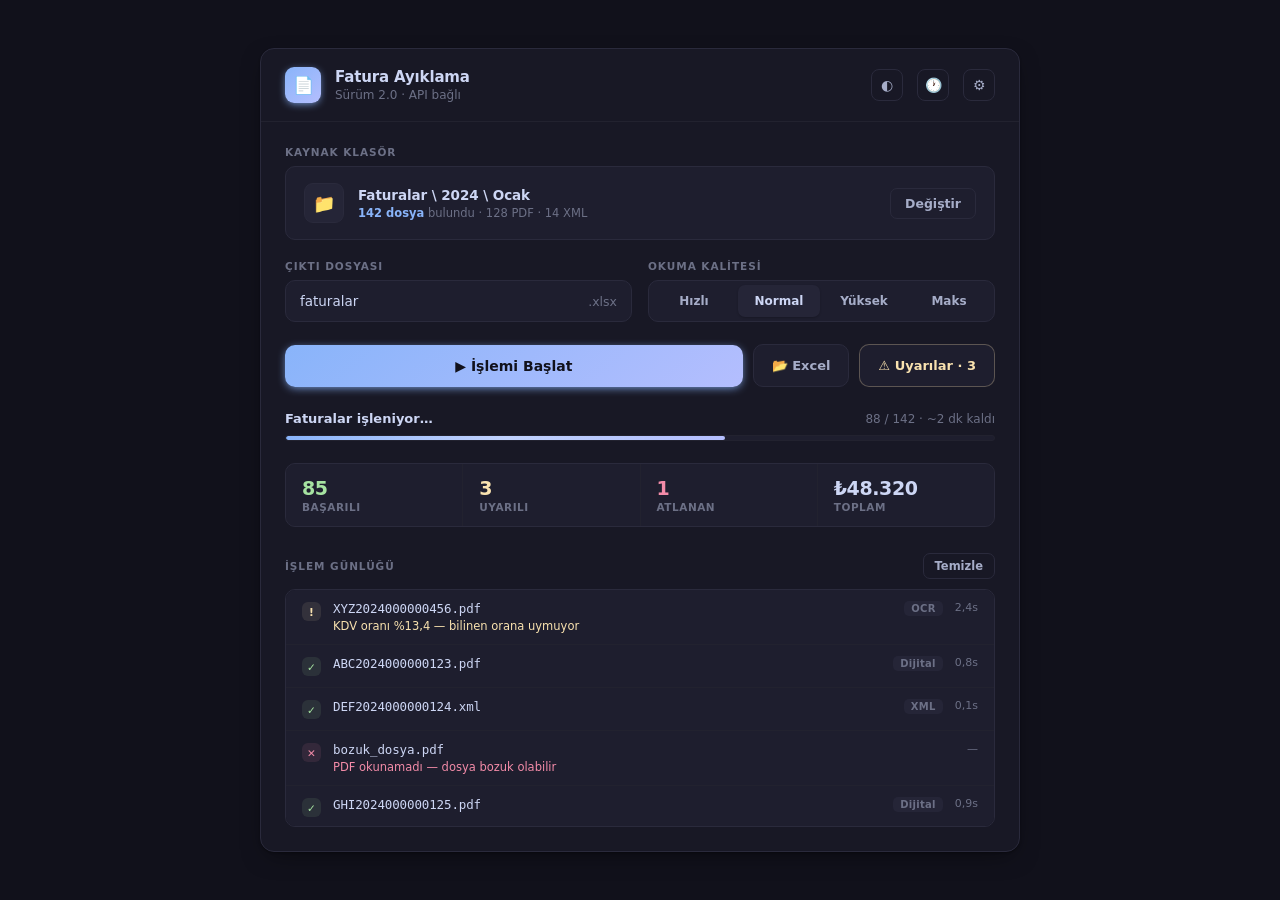
==== docs/mockup/a-webview.html @ b34c0840 "docs: arayuz yenilemesi icin mockup'lar (pywebview vs tkinter) - a-webview.html: HTML/CSS tavani, ko" ====
<!DOCTYPE html>
<html lang="tr" data-tema="dark">
<head>
<meta charset="utf-8">
<title>Mockup A — pywebview (HTML/CSS)</title>
<style>
/* ═══ TASARIM SİSTEMİ ═══════════════════════════════════════════
   8px ızgara · tek vurgu rengi · Catppuccin tabanlı
   ═══════════════════════════════════════════════════════════════ */
:root {
  --bg:#11111b; --panel:#181825; --card:#1e1e2e; --raised:#252537;
  --line:#2a2a3c; --line-soft:#22222f;
  --tx:#cdd6f4; --sub:#a6adc8; --dim:#6c7086;
  --accent:#89b4fa; --accent-2:#b4befe; --on-accent:#11111b;
  --ok:#a6e3a1; --warn:#f9e2af; --err:#f38ba8;
  --ok-bg:rgba(166,227,161,.10); --warn-bg:rgba(249,226,175,.10); --err-bg:rgba(243,139,168,.10);
  --r:10px; --r-lg:14px;
  --shadow:0 1px 2px rgba(0,0,0,.3), 0 8px 24px -8px rgba(0,0,0,.5);
}
html[data-tema="light"] {
  /* Beyaz zemin = nefes alanı · gri kart = içine bir şey konan oyuk */
  --bg:#e4e7ee; --panel:#ffffff; --card:#f3f5f9; --raised:#e9ecf3;
  --line:#dde1e9; --line-soft:#edf0f5;
  --tx:#4c4f69; --sub:#6c6f85; --dim:#9ca0b0;
  --accent:#1e66f5; --accent-2:#7287fd; --on-accent:#ffffff;
  --ok:#40a02b; --warn:#df8e1d; --err:#d20f39;
  --ok-bg:rgba(64,160,43,.10); --warn-bg:rgba(223,142,29,.12); --err-bg:rgba(210,15,57,.09);
  --shadow:0 1px 2px rgba(0,0,0,.05), 0 8px 24px -10px rgba(0,0,0,.18);
}
*{box-sizing:border-box;margin:0;padding:0}
body{
  font-family:"Segoe UI Variable Display","Segoe UI",system-ui,sans-serif;
  background:var(--bg); color:var(--tx);
  display:flex; align-items:center; justify-content:center;
  min-height:100vh; padding:32px 16px;
  -webkit-font-smoothing:antialiased;
}
.app{
  width:760px; background:var(--panel);
  border:1px solid var(--line); border-radius:var(--r-lg);
  box-shadow:var(--shadow); overflow:hidden;
}

/* ═══ BAŞLIK ═══ */
.top{
  display:flex; align-items:center; gap:14px;
  padding:18px 24px; border-bottom:1px solid var(--line-soft);
}
.logo{
  width:36px;height:36px;border-radius:9px; flex-shrink:0;
  background:linear-gradient(140deg,var(--accent),var(--accent-2));
  display:grid;place-items:center; font-size:17px;
  box-shadow:0 2px 8px -2px var(--accent);
}
.top h1{font-size:15px;font-weight:600;letter-spacing:-.01em;line-height:1.3}
.top .sub{font-size:12px;color:var(--dim);margin-top:1px}
.top .sp{flex:1}
.ico-btn{
  width:32px;height:32px;border:1px solid var(--line);border-radius:8px;
  background:transparent;color:var(--sub);cursor:pointer;font-size:14px;
  display:grid;place-items:center;transition:.15s;
}
.ico-btn:hover{background:var(--raised);color:var(--tx);border-color:var(--accent)}

/* ═══ GÖVDE ═══ */
.body{padding:24px}
.lbl{
  font-size:10.5px;font-weight:650;letter-spacing:.09em;text-transform:uppercase;
  color:var(--dim); margin-bottom:8px; display:block;
}

/* Klasör kartı */
.drop{
  display:flex;align-items:center;gap:14px;
  background:var(--card);border:1px solid var(--line);border-radius:var(--r);
  padding:16px 18px; cursor:pointer; transition:.18s;
}
.drop:hover{border-color:var(--accent);background:var(--raised)}
.drop .ic{
  width:40px;height:40px;border-radius:9px;background:var(--raised);
  display:grid;place-items:center;font-size:18px;flex-shrink:0;
  border:1px solid var(--line);
}
.drop .path{font-size:13.5px;font-weight:550;letter-spacing:-.005em}
.drop .meta{font-size:11.5px;color:var(--dim);margin-top:3px}
.drop .meta b{color:var(--accent);font-weight:600}
.btn-ghost{
  border:1px solid var(--line);background:transparent;color:var(--sub);
  padding:7px 14px;border-radius:7px;font-size:12.5px;font-weight:550;
  cursor:pointer;transition:.15s;font-family:inherit;
}
.btn-ghost:hover{background:var(--raised);color:var(--tx);border-color:var(--accent)}

/* Ayar satırı */
.row2{display:grid;grid-template-columns:1fr 1fr;gap:16px;margin-top:20px}
.field{
  display:flex;align-items:center;background:var(--card);
  border:1px solid var(--line);border-radius:var(--r);
  padding:0 4px 0 14px;height:42px;transition:.15s;
}
.field:focus-within{border-color:var(--accent);box-shadow:0 0 0 3px rgba(137,180,250,.10)}
.field input{
  flex:1;background:none;border:0;outline:0;color:var(--tx);
  font-size:13.5px;font-family:inherit;height:100%;
}
.field .suffix{font-size:12.5px;color:var(--dim);padding-right:10px}
.seg{display:flex;gap:3px;background:var(--card);border:1px solid var(--line);
     border-radius:var(--r);padding:4px;height:42px}
.seg button{
  flex:1;border:0;background:none;color:var(--sub);border-radius:7px;
  font-size:12px;font-weight:550;cursor:pointer;font-family:inherit;transition:.15s;
}
.seg button:hover{color:var(--tx)}
.seg button.on{background:var(--raised);color:var(--tx);box-shadow:0 1px 2px rgba(0,0,0,.2)}

/* Eylem */
.actions{display:flex;gap:10px;align-items:center;margin-top:22px}
.btn-primary{
  flex:1;border:0;border-radius:var(--r);cursor:pointer;font-family:inherit;
  background:linear-gradient(140deg,var(--accent),var(--accent-2));
  color:var(--on-accent);font-size:14px;font-weight:650;padding:13px;
  box-shadow:0 2px 10px -2px var(--accent); transition:.15s;
  display:flex;align-items:center;justify-content:center;gap:9px;
}
.btn-primary:hover{filter:brightness(1.08);transform:translateY(-1px)}
.btn-primary:active{transform:translateY(0)}
.btn-sec{
  border:1px solid var(--line);background:var(--card);color:var(--sub);
  padding:13px 18px;border-radius:var(--r);font-size:13px;font-weight:550;
  cursor:pointer;font-family:inherit;transition:.15s;
}
.btn-sec:hover{background:var(--raised);color:var(--tx);border-color:var(--accent)}
.btn-sec.warn{color:var(--warn);border-color:rgba(249,226,175,.28)}
.btn-sec.warn:hover{background:var(--warn-bg);border-color:var(--warn)}

/* İlerleme */
.prog-wrap{margin-top:24px}
.prog-head{display:flex;justify-content:space-between;align-items:baseline;margin-bottom:9px}
.prog-head .t{font-size:13px;font-weight:600}
.prog-head .r{font-size:12px;color:var(--dim);font-variant-numeric:tabular-nums}
.track{height:6px;background:var(--card);border-radius:99px;overflow:hidden;
       border:1px solid var(--line-soft)}
.fill{
  height:100%;width:62%;border-radius:99px;
  background:linear-gradient(90deg,var(--accent),var(--accent-2));
  position:relative;overflow:hidden;
}
.fill::after{
  content:"";position:absolute;inset:0;
  background:linear-gradient(90deg,transparent,rgba(255,255,255,.35),transparent);
  animation:shine 1.6s infinite;
}
@keyframes shine{from{transform:translateX(-100%)}to{transform:translateX(100%)}}

/* İstatistik şeridi */
.stats{display:grid;grid-template-columns:repeat(4,1fr);gap:1px;
       background:var(--line-soft);border:1px solid var(--line);
       border-radius:var(--r);overflow:hidden;margin-top:22px}
.stat{background:var(--card);padding:13px 16px}
.stat .n{font-size:19px;font-weight:650;letter-spacing:-.02em;font-variant-numeric:tabular-nums}
.stat .l{font-size:10.5px;color:var(--dim);margin-top:2px;
         letter-spacing:.05em;text-transform:uppercase;font-weight:600}
.stat.ok .n{color:var(--ok)} .stat.warn .n{color:var(--warn)} .stat.err .n{color:var(--err)}

/* Günlük */
.log-head{display:flex;align-items:center;justify-content:space-between;
          margin:26px 0 10px}
.feed{
  background:var(--card);border:1px solid var(--line);border-radius:var(--r);
  max-height:238px;overflow-y:auto;
}
.feed::-webkit-scrollbar{width:10px}
.feed::-webkit-scrollbar-thumb{background:var(--line);border-radius:99px;
  border:3px solid var(--card)}
.item{display:flex;gap:12px;align-items:flex-start;padding:11px 16px;
      border-bottom:1px solid var(--line-soft);font-size:13px}
.item:last-child{border-bottom:0}
.item .dot{
  width:19px;height:19px;border-radius:6px;flex-shrink:0;margin-top:1px;
  display:grid;place-items:center;font-size:10.5px;font-weight:700;
}
.item.ok .dot{background:var(--ok-bg);color:var(--ok)}
.item.warn .dot{background:var(--warn-bg);color:var(--warn)}
.item.err .dot{background:var(--err-bg);color:var(--err)}
.item .nm{font-family:"Cascadia Mono",Consolas,monospace;font-size:12.5px;
          letter-spacing:-.01em}
.item .note{font-size:11.5px;margin-top:3px}
.item.warn .note{color:var(--warn)} .item.err .note{color:var(--err)}
.item .grow{flex:1;min-width:0}
.tag{font-size:10px;font-weight:650;padding:2px 7px;border-radius:5px;
     background:var(--raised);color:var(--dim);letter-spacing:.03em;flex-shrink:0}
.time{font-size:11px;color:var(--dim);font-variant-numeric:tabular-nums;flex-shrink:0}
</style>
</head>
<body>
<div class="app">

  <div class="top">
    <div class="logo">📄</div>
    <div>
      <h1>Fatura Ayıklama</h1>
      <div class="sub">Sürüm 2.0 · API bağlı</div>
    </div>
    <div class="sp"></div>
    <button class="ico-btn" onclick="tema()" title="Tema">◐</button>
    <button class="ico-btn" title="Geçmiş">🕐</button>
    <button class="ico-btn" title="Ayarlar">⚙</button>
  </div>

  <div class="body">

    <span class="lbl">Kaynak klasör</span>
    <div class="drop">
      <div class="ic">📁</div>
      <div class="grow" style="flex:1">
        <div class="path">Faturalar \ 2024 \ Ocak</div>
        <div class="meta"><b>142 dosya</b> bulundu · 128 PDF · 14 XML</div>
      </div>
      <button class="btn-ghost">Değiştir</button>
    </div>

    <div class="row2">
      <div>
        <span class="lbl">Çıktı dosyası</span>
        <div class="field">
          <input value="faturalar" spellcheck="false">
          <span class="suffix">.xlsx</span>
        </div>
      </div>
      <div>
        <span class="lbl">Okuma kalitesi</span>
        <div class="seg">
          <button>Hızlı</button>
          <button class="on">Normal</button>
          <button>Yüksek</button>
          <button>Maks</button>
        </div>
      </div>
    </div>

    <div class="actions">
      <button class="btn-primary">▶ İşlemi Başlat</button>
      <button class="btn-sec">📂 Excel</button>
      <button class="btn-sec warn">⚠ Uyarılar · 3</button>
    </div>

    <div class="prog-wrap">
      <div class="prog-head">
        <span class="t">Faturalar işleniyor…</span>
        <span class="r">88 / 142 · ~2 dk kaldı</span>
      </div>
      <div class="track"><div class="fill"></div></div>
    </div>

    <div class="stats">
      <div class="stat ok"><div class="n">85</div><div class="l">Başarılı</div></div>
      <div class="stat warn"><div class="n">3</div><div class="l">Uyarılı</div></div>
      <div class="stat err"><div class="n">1</div><div class="l">Atlanan</div></div>
      <div class="stat"><div class="n">₺48.320</div><div class="l">Toplam</div></div>
    </div>

    <div class="log-head">
      <span class="lbl" style="margin:0">İşlem günlüğü</span>
      <button class="btn-ghost" style="padding:5px 11px;font-size:11.5px">Temizle</button>
    </div>
    <div class="feed">
      <div class="item warn">
        <div class="dot">!</div>
        <div class="grow">
          <div class="nm">XYZ2024000000456.pdf</div>
          <div class="note">KDV oranı %13,4 — bilinen orana uymuyor</div>
        </div>
        <span class="tag">OCR</span><span class="time">2,4s</span>
      </div>
      <div class="item ok">
        <div class="dot">✓</div>
        <div class="grow"><div class="nm">ABC2024000000123.pdf</div></div>
        <span class="tag">Dijital</span><span class="time">0,8s</span>
      </div>
      <div class="item ok">
        <div class="dot">✓</div>
        <div class="grow"><div class="nm">DEF2024000000124.xml</div></div>
        <span class="tag">XML</span><span class="time">0,1s</span>
      </div>
      <div class="item err">
        <div class="dot">✕</div>
        <div class="grow">
          <div class="nm">bozuk_dosya.pdf</div>
          <div class="note">PDF okunamadı — dosya bozuk olabilir</div>
        </div>
        <span class="time">—</span>
      </div>
      <div class="item ok">
        <div class="dot">✓</div>
        <div class="grow"><div class="nm">GHI2024000000125.pdf</div></div>
        <span class="tag">Dijital</span><span class="time">0,9s</span>
      </div>
    </div>

  </div>
</div>

<script>
function tema(){
  const h=document.documentElement;
  h.dataset.tema = h.dataset.tema==='dark' ? 'light' : 'dark';
}
</script>
</body>
</html>
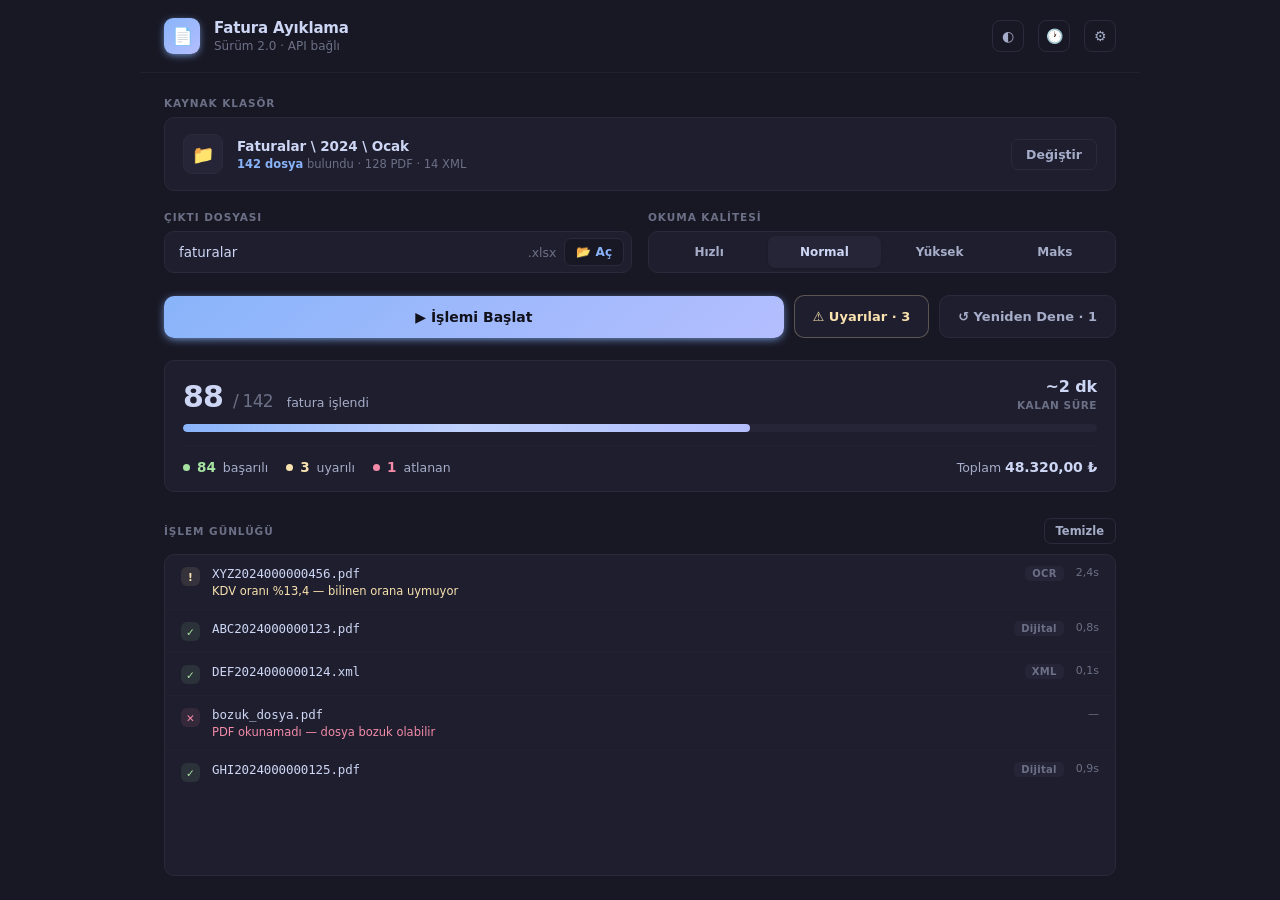
==== commit 42cc1041: "docs: arayuz mockup'lari nihai hale getirildi - Gozden gecirme ekrani (a2-review): 3 sutun, alan-ici" ====
--- a/docs/mockup/a-webview.html
+++ b/docs/mockup/a-webview.html
@@ -1,44 +1,26 @@
 <!DOCTYPE html>
-<html lang="tr" data-tema="dark">
+<html lang="tr" data-tema="mocha">
 <head>
 <meta charset="utf-8">
-<title>Mockup A — pywebview (HTML/CSS)</title>
+<title>Mockup A — pywebview (boyutlandırılabilir)</title>
+<link rel="stylesheet" href="tema.css">
 <style>
 /* ═══ TASARIM SİSTEMİ ═══════════════════════════════════════════
-   8px ızgara · tek vurgu rengi · Catppuccin tabanlı
+   8px ızgara · tek vurgu rengi · renkler tema.css'ten gelir
    ═══════════════════════════════════════════════════════════════ */
-:root {
-  --bg:#11111b; --panel:#181825; --card:#1e1e2e; --raised:#252537;
-  --line:#2a2a3c; --line-soft:#22222f;
-  --tx:#cdd6f4; --sub:#a6adc8; --dim:#6c7086;
-  --accent:#89b4fa; --accent-2:#b4befe; --on-accent:#11111b;
-  --ok:#a6e3a1; --warn:#f9e2af; --err:#f38ba8;
-  --ok-bg:rgba(166,227,161,.10); --warn-bg:rgba(249,226,175,.10); --err-bg:rgba(243,139,168,.10);
-  --r:10px; --r-lg:14px;
-  --shadow:0 1px 2px rgba(0,0,0,.3), 0 8px 24px -8px rgba(0,0,0,.5);
-}
-html[data-tema="light"] {
-  /* Beyaz zemin = nefes alanı · gri kart = içine bir şey konan oyuk */
-  --bg:#e4e7ee; --panel:#ffffff; --card:#f3f5f9; --raised:#e9ecf3;
-  --line:#dde1e9; --line-soft:#edf0f5;
-  --tx:#4c4f69; --sub:#6c6f85; --dim:#9ca0b0;
-  --accent:#1e66f5; --accent-2:#7287fd; --on-accent:#ffffff;
-  --ok:#40a02b; --warn:#df8e1d; --err:#d20f39;
-  --ok-bg:rgba(64,160,43,.10); --warn-bg:rgba(223,142,29,.12); --err-bg:rgba(210,15,57,.09);
-  --shadow:0 1px 2px rgba(0,0,0,.05), 0 8px 24px -10px rgba(0,0,0,.18);
-}
+:root{--r:10px;--r-lg:14px}
 *{box-sizing:border-box;margin:0;padding:0}
+html,body{height:100%}
 body{
   font-family:"Segoe UI Variable Display","Segoe UI",system-ui,sans-serif;
-  background:var(--bg); color:var(--tx);
-  display:flex; align-items:center; justify-content:center;
-  min-height:100vh; padding:32px 16px;
-  -webkit-font-smoothing:antialiased;
-}
+  background:var(--panel); color:var(--tx);
+  -webkit-font-smoothing:antialiased; overflow-y:auto;
+}
+/* Pencere = viewport; içerik ortalanır ama okunabilir genişlikte kalır.
+   Form 1500px'e yayılırsa okumak zorlaşır, o yüzden üst sınır var. */
 .app{
-  width:760px; background:var(--panel);
-  border:1px solid var(--line); border-radius:var(--r-lg);
-  box-shadow:var(--shadow); overflow:hidden;
+  width:100%; max-width:1000px; margin:0 auto; min-height:100%;
+  background:var(--panel); display:flex; flex-direction:column;
 }
 
 /* ═══ BAŞLIK ═══ */
@@ -62,8 +44,10 @@
 }
 .ico-btn:hover{background:var(--raised);color:var(--tx);border-color:var(--accent)}
 
-/* ═══ GÖVDE ═══ */
-.body{padding:24px}
+/* ═══ GÖVDE ═══
+   Dikey esneme: fazla yüksekliği günlük emer, üstteki ayarlar sabit kalır. */
+.body{padding:24px;flex:1;display:flex;flex-direction:column;min-height:0}
+.body>*:not(.feed){flex-shrink:0}   /* ayarlar ezilmesin, sadece günlük esnesin */
 .lbl{
   font-size:10.5px;font-weight:650;letter-spacing:.09em;text-transform:uppercase;
   color:var(--dim); margin-bottom:8px; display:block;
@@ -92,7 +76,9 @@
 .btn-ghost:hover{background:var(--raised);color:var(--tx);border-color:var(--accent)}
 
 /* Ayar satırı */
-.row2{display:grid;grid-template-columns:1fr 1fr;gap:16px;margin-top:20px}
+/* Esnek ızgaralar: pencere daralınca kendiliğinden alt alta iner */
+.row2{display:grid;grid-template-columns:repeat(auto-fit,minmax(250px,1fr));
+      gap:16px;margin-top:20px}
 .field{
   display:flex;align-items:center;background:var(--card);
   border:1px solid var(--line);border-radius:var(--r);
@@ -103,7 +89,13 @@
   flex:1;background:none;border:0;outline:0;color:var(--tx);
   font-size:13.5px;font-family:inherit;height:100%;
 }
-.field .suffix{font-size:12.5px;color:var(--dim);padding-right:10px}
+.field .suffix{font-size:12.5px;color:var(--dim);padding-right:8px}
+/* Alan içi eylem: dosyayı açan buton, dosyanın adının yanında durur */
+.in-btn{border:1px solid var(--line);background:var(--panel);color:var(--accent);
+  padding:6px 11px;border-radius:7px;font-size:12px;font-weight:600;cursor:pointer;
+  font-family:inherit;transition:.15s;white-space:nowrap;margin-right:3px}
+.in-btn:hover{background:var(--raised)}
+.in-btn:disabled{color:var(--dim);cursor:default;background:var(--panel);opacity:.55}
 .seg{display:flex;gap:3px;background:var(--card);border:1px solid var(--line);
      border-radius:var(--r);padding:4px;height:42px}
 .seg button{
@@ -114,9 +106,9 @@
 .seg button.on{background:var(--raised);color:var(--tx);box-shadow:0 1px 2px rgba(0,0,0,.2)}
 
 /* Eylem */
-.actions{display:flex;gap:10px;align-items:center;margin-top:22px}
+.actions{display:flex;gap:10px;align-items:center;margin-top:22px;flex-wrap:wrap}
 .btn-primary{
-  flex:1;border:0;border-radius:var(--r);cursor:pointer;font-family:inherit;
+  flex:1;min-width:190px;border:0;border-radius:var(--r);cursor:pointer;font-family:inherit;
   background:linear-gradient(140deg,var(--accent),var(--accent-2));
   color:var(--on-accent);font-size:14px;font-weight:650;padding:13px;
   box-shadow:0 2px 10px -2px var(--accent); transition:.15s;
@@ -133,13 +125,22 @@
 .btn-sec.warn{color:var(--warn);border-color:rgba(249,226,175,.28)}
 .btn-sec.warn:hover{background:var(--warn-bg);border-color:var(--warn)}
 
-/* İlerleme */
-.prog-wrap{margin-top:24px}
-.prog-head{display:flex;justify-content:space-between;align-items:baseline;margin-bottom:9px}
-.prog-head .t{font-size:13px;font-weight:600}
-.prog-head .r{font-size:12px;color:var(--dim);font-variant-numeric:tabular-nums}
-.track{height:6px;background:var(--card);border-radius:99px;overflow:hidden;
-       border:1px solid var(--line-soft)}
+/* ═══ DURUM KARTI ═══
+   İlerleme + özet tek blokta: "neredeyim" sorusunun tek cevabı. */
+.status{background:var(--card);border:1px solid var(--line);border-radius:var(--r);
+        padding:16px 18px;margin-top:22px}
+.st-top{display:flex;align-items:flex-end;gap:14px;margin-bottom:12px;flex-wrap:wrap}
+.st-count{font-size:30px;font-weight:660;letter-spacing:-.025em;line-height:1;
+          font-variant-numeric:tabular-nums}
+.st-count .of{font-size:17px;font-weight:500;color:var(--dim)}
+.st-what{font-size:12.5px;color:var(--sub);padding-bottom:2px}
+.st-top .sp{flex:1}
+.st-eta{text-align:right;padding-bottom:1px}
+.st-eta .v{font-size:16px;font-weight:600;font-variant-numeric:tabular-nums;
+           letter-spacing:-.01em}
+.st-eta .k{font-size:10.5px;color:var(--dim);letter-spacing:.05em;
+           text-transform:uppercase;font-weight:600;margin-top:3px}
+.track{height:8px;background:var(--raised);border-radius:99px;overflow:hidden}
 .fill{
   height:100%;width:62%;border-radius:99px;
   background:linear-gradient(90deg,var(--accent),var(--accent-2));
@@ -152,22 +153,26 @@
 }
 @keyframes shine{from{transform:translateX(-100%)}to{transform:translateX(100%)}}
 
-/* İstatistik şeridi */
-.stats{display:grid;grid-template-columns:repeat(4,1fr);gap:1px;
-       background:var(--line-soft);border:1px solid var(--line);
-       border-radius:var(--r);overflow:hidden;margin-top:22px}
-.stat{background:var(--card);padding:13px 16px}
-.stat .n{font-size:19px;font-weight:650;letter-spacing:-.02em;font-variant-numeric:tabular-nums}
-.stat .l{font-size:10.5px;color:var(--dim);margin-top:2px;
-         letter-spacing:.05em;text-transform:uppercase;font-weight:600}
-.stat.ok .n{color:var(--ok)} .stat.warn .n{color:var(--warn)} .stat.err .n{color:var(--err)}
+/* Kırılım satırı — durum kartının altında */
+.st-break{display:flex;gap:18px;align-items:center;flex-wrap:wrap;margin-top:13px;
+          padding-top:13px;border-top:1px solid var(--line-soft)}
+.st-b{display:flex;align-items:center;gap:7px;font-size:12.5px;color:var(--sub)}
+.st-b b{font-weight:650;font-variant-numeric:tabular-nums;font-size:13.5px}
+.st-b .d{width:7px;height:7px;border-radius:99px;flex-shrink:0}
+.st-b.ok .d{background:var(--ok)} .st-b.ok b{color:var(--ok)}
+.st-b.warn .d{background:var(--warn)} .st-b.warn b{color:var(--warn)}
+.st-b.err .d{background:var(--err)} .st-b.err b{color:var(--err)}
+.st-break .sp{flex:1}
+.st-sum{font-size:12.5px;color:var(--sub)}
+.st-sum b{font-size:14px;font-weight:650;color:var(--tx);
+          font-variant-numeric:tabular-nums;letter-spacing:-.01em}
 
 /* Günlük */
 .log-head{display:flex;align-items:center;justify-content:space-between;
           margin:26px 0 10px}
 .feed{
   background:var(--card);border:1px solid var(--line);border-radius:var(--r);
-  max-height:238px;overflow-y:auto;
+  flex:1;min-height:190px;overflow-y:auto;
 }
 .feed::-webkit-scrollbar{width:10px}
 .feed::-webkit-scrollbar-thumb{background:var(--line);border-radius:99px;
@@ -202,7 +207,9 @@
       <div class="sub">Sürüm 2.0 · API bağlı</div>
     </div>
     <div class="sp"></div>
-    <button class="ico-btn" onclick="tema()" title="Tema">◐</button>
+    <div class="tema-wrap" id="tw">
+      <button class="ico-btn" id="tb" title="Tema">◐</button>
+    </div>
     <button class="ico-btn" title="Geçmiş">🕐</button>
     <button class="ico-btn" title="Ayarlar">⚙</button>
   </div>
@@ -225,6 +232,7 @@
         <div class="field">
           <input value="faturalar" spellcheck="false">
           <span class="suffix">.xlsx</span>
+          <button class="in-btn">📂 Aç</button>
         </div>
       </div>
       <div>
@@ -240,23 +248,28 @@
 
     <div class="actions">
       <button class="btn-primary">▶ İşlemi Başlat</button>
-      <button class="btn-sec">📂 Excel</button>
       <button class="btn-sec warn">⚠ Uyarılar · 3</button>
-    </div>
-
-    <div class="prog-wrap">
-      <div class="prog-head">
-        <span class="t">Faturalar işleniyor…</span>
-        <span class="r">88 / 142 · ~2 dk kaldı</span>
+      <button class="btn-sec">↺ Yeniden Dene · 1</button>
+    </div>
+
+    <div class="status">
+      <div class="st-top">
+        <div class="st-count">88 <span class="of">/ 142</span></div>
+        <div class="st-what">fatura işlendi</div>
+        <div class="sp"></div>
+        <div class="st-eta">
+          <div class="v">~2 dk</div>
+          <div class="k">kalan süre</div>
+        </div>
       </div>
       <div class="track"><div class="fill"></div></div>
-    </div>
-
-    <div class="stats">
-      <div class="stat ok"><div class="n">85</div><div class="l">Başarılı</div></div>
-      <div class="stat warn"><div class="n">3</div><div class="l">Uyarılı</div></div>
-      <div class="stat err"><div class="n">1</div><div class="l">Atlanan</div></div>
-      <div class="stat"><div class="n">₺48.320</div><div class="l">Toplam</div></div>
+      <div class="st-break">
+        <span class="st-b ok"><span class="d"></span><b>84</b> başarılı</span>
+        <span class="st-b warn"><span class="d"></span><b>3</b> uyarılı</span>
+        <span class="st-b err"><span class="d"></span><b>1</b> atlanan</span>
+        <div class="sp"></div>
+        <span class="st-sum">Toplam <b>48.320,00 ₺</b></span>
+      </div>
     </div>
 
     <div class="log-head">
@@ -300,11 +313,7 @@
   </div>
 </div>
 
-<script>
-function tema(){
-  const h=document.documentElement;
-  h.dataset.tema = h.dataset.tema==='dark' ? 'light' : 'dark';
-}
-</script>
+<script src="tema.js"></script>
+<script>temaKur("tb", "tw");</script>
 </body>
 </html>
--- a/docs/mockup/tema.css
+++ b/docs/mockup/tema.css
@@ -0,0 +1,102 @@
+/* ═══════════════════════════════════════════════════════════════════
+   TEMA SİSTEMİ — her tema tek bir değişken bloğu.
+   Yeni tema eklemek = bloğu kopyala, renkleri değiştir. Kod değişmez.
+   ═══════════════════════════════════════════════════════════════════ */
+
+/* ── Catppuccin Mocha (koyu — varsayılan) ── */
+html[data-tema="mocha"]{
+  --bg:#11111b; --panel:#181825; --card:#1e1e2e; --raised:#252537;
+  --line:#2a2a3c; --line-soft:#22222f;
+  --tx:#cdd6f4; --sub:#a6adc8; --dim:#6c7086;
+  --accent:#89b4fa; --accent-2:#b4befe; --on-accent:#11111b;
+  --ok:#a6e3a1; --warn:#f9e2af; --err:#f38ba8;
+  --ok-bg:rgba(166,227,161,.10); --warn-bg:rgba(249,226,175,.10);
+  --err-bg:rgba(243,139,168,.10); --warn-line:rgba(249,226,175,.30);
+  --focus:rgba(137,180,250,.12);
+  --shadow:0 1px 2px rgba(0,0,0,.3), 0 8px 24px -8px rgba(0,0,0,.5);
+}
+/* ── Catppuccin Macchiato (koyu — yumuşak) ── */
+html[data-tema="macchiato"]{
+  --bg:#181926; --panel:#1e2030; --card:#24273a; --raised:#303348;
+  --line:#363a4f; --line-soft:#2a2d40;
+  --tx:#cad3f5; --sub:#a5adcb; --dim:#6e738d;
+  --accent:#8aadf4; --accent-2:#b7bdf8; --on-accent:#181926;
+  --ok:#a6da95; --warn:#eed49f; --err:#ed8796;
+  --ok-bg:rgba(166,218,149,.10); --warn-bg:rgba(238,212,159,.10);
+  --err-bg:rgba(237,135,150,.10); --warn-line:rgba(238,212,159,.30);
+  --focus:rgba(138,173,244,.12);
+  --shadow:0 1px 2px rgba(0,0,0,.3), 0 8px 24px -8px rgba(0,0,0,.5);
+}
+/* ── Catppuccin Frappé (koyu — ılık) ── */
+html[data-tema="frappe"]{
+  --bg:#232634; --panel:#292c3c; --card:#303446; --raised:#3b3f53;
+  --line:#414559; --line-soft:#353950;
+  --tx:#c6d0f5; --sub:#a5adce; --dim:#737994;
+  --accent:#8caaee; --accent-2:#babbf1; --on-accent:#232634;
+  --ok:#a6d189; --warn:#e5c890; --err:#e78284;
+  --ok-bg:rgba(166,209,137,.11); --warn-bg:rgba(229,200,144,.11);
+  --err-bg:rgba(231,130,132,.11); --warn-line:rgba(229,200,144,.32);
+  --focus:rgba(140,170,238,.13);
+  --shadow:0 1px 2px rgba(0,0,0,.28), 0 8px 24px -8px rgba(0,0,0,.45);
+}
+/* ── Nord (koyu — soğuk mavi) ── */
+html[data-tema="nord"]{
+  --bg:#242933; --panel:#2e3440; --card:#353c4a; --raised:#3f4756;
+  --line:#434c5e; --line-soft:#3a4150;
+  --tx:#e5e9f0; --sub:#c2cad8; --dim:#7b8494;
+  --accent:#88c0d0; --accent-2:#8fbcbb; --on-accent:#242933;
+  --ok:#a3be8c; --warn:#ebcb8b; --err:#bf616a;
+  --ok-bg:rgba(163,190,140,.12); --warn-bg:rgba(235,203,139,.12);
+  --err-bg:rgba(191,97,106,.13); --warn-line:rgba(235,203,139,.32);
+  --focus:rgba(136,192,208,.14);
+  --shadow:0 1px 2px rgba(0,0,0,.3), 0 8px 24px -8px rgba(0,0,0,.5);
+}
+/* ── Catppuccin Latte (açık) ── */
+html[data-tema="latte"]{
+  --bg:#e4e7ee; --panel:#ffffff; --card:#f3f5f9; --raised:#e9ecf3;
+  --line:#dde1e9; --line-soft:#edf0f5;
+  --tx:#4c4f69; --sub:#6c6f85; --dim:#9ca0b0;
+  --accent:#1e66f5; --accent-2:#7287fd; --on-accent:#ffffff;
+  --ok:#40a02b; --warn:#df8e1d; --err:#d20f39;
+  --ok-bg:rgba(64,160,43,.10); --warn-bg:rgba(223,142,29,.13);
+  --err-bg:rgba(210,15,57,.09); --warn-line:rgba(223,142,29,.42);
+  --focus:rgba(30,102,245,.11);
+  --shadow:0 1px 2px rgba(0,0,0,.05), 0 8px 24px -10px rgba(0,0,0,.18);
+}
+/* ── Kağıt (açık — sıcak, Solarized) ── */
+html[data-tema="kagit"]{
+  --bg:#e8e1cd; --panel:#fdf9ee; --card:#f4eeda; --raised:#eae3cc;
+  --line:#e0d7bd; --line-soft:#efe9d7;
+  --tx:#4a4438; --sub:#6b6355; --dim:#9c9280;
+  --accent:#268bd2; --accent-2:#4a9fdb; --on-accent:#ffffff;
+  --ok:#6f8a00; --warn:#b58900; --err:#dc322f;
+  --ok-bg:rgba(111,138,0,.11); --warn-bg:rgba(181,137,0,.13);
+  --err-bg:rgba(220,50,47,.09); --warn-line:rgba(181,137,0,.40);
+  --focus:rgba(38,139,210,.12);
+  --shadow:0 1px 2px rgba(0,0,0,.05), 0 8px 24px -10px rgba(0,0,0,.16);
+}
+
+/* ═══ TEMA SEÇİCİ ═══ */
+.tema-wrap{position:relative}
+.tema-menu{
+  position:absolute; right:0; top:38px; z-index:50;
+  background:var(--panel); border:1px solid var(--line); border-radius:10px;
+  box-shadow:var(--shadow); padding:5px; min-width:186px; display:none;
+}
+.tema-menu.acik{display:block}
+.tema-menu .bas{
+  font-size:10px; font-weight:650; letter-spacing:.09em; text-transform:uppercase;
+  color:var(--dim); padding:7px 9px 5px;
+}
+.tema-opt{
+  display:flex; align-items:center; gap:9px; padding:7px 9px; border-radius:7px;
+  cursor:pointer; font-size:12.5px; color:var(--sub); transition:.13s;
+  border:0; background:none; width:100%; text-align:left; font-family:inherit;
+}
+.tema-opt:hover{background:var(--card); color:var(--tx)}
+.tema-opt.on{color:var(--tx); font-weight:600}
+.tema-opt .sw{
+  width:15px; height:15px; border-radius:5px; flex-shrink:0;
+  border:1px solid rgba(128,128,128,.35);
+}
+.tema-opt .tik{margin-left:auto; color:var(--accent); font-size:11px}
